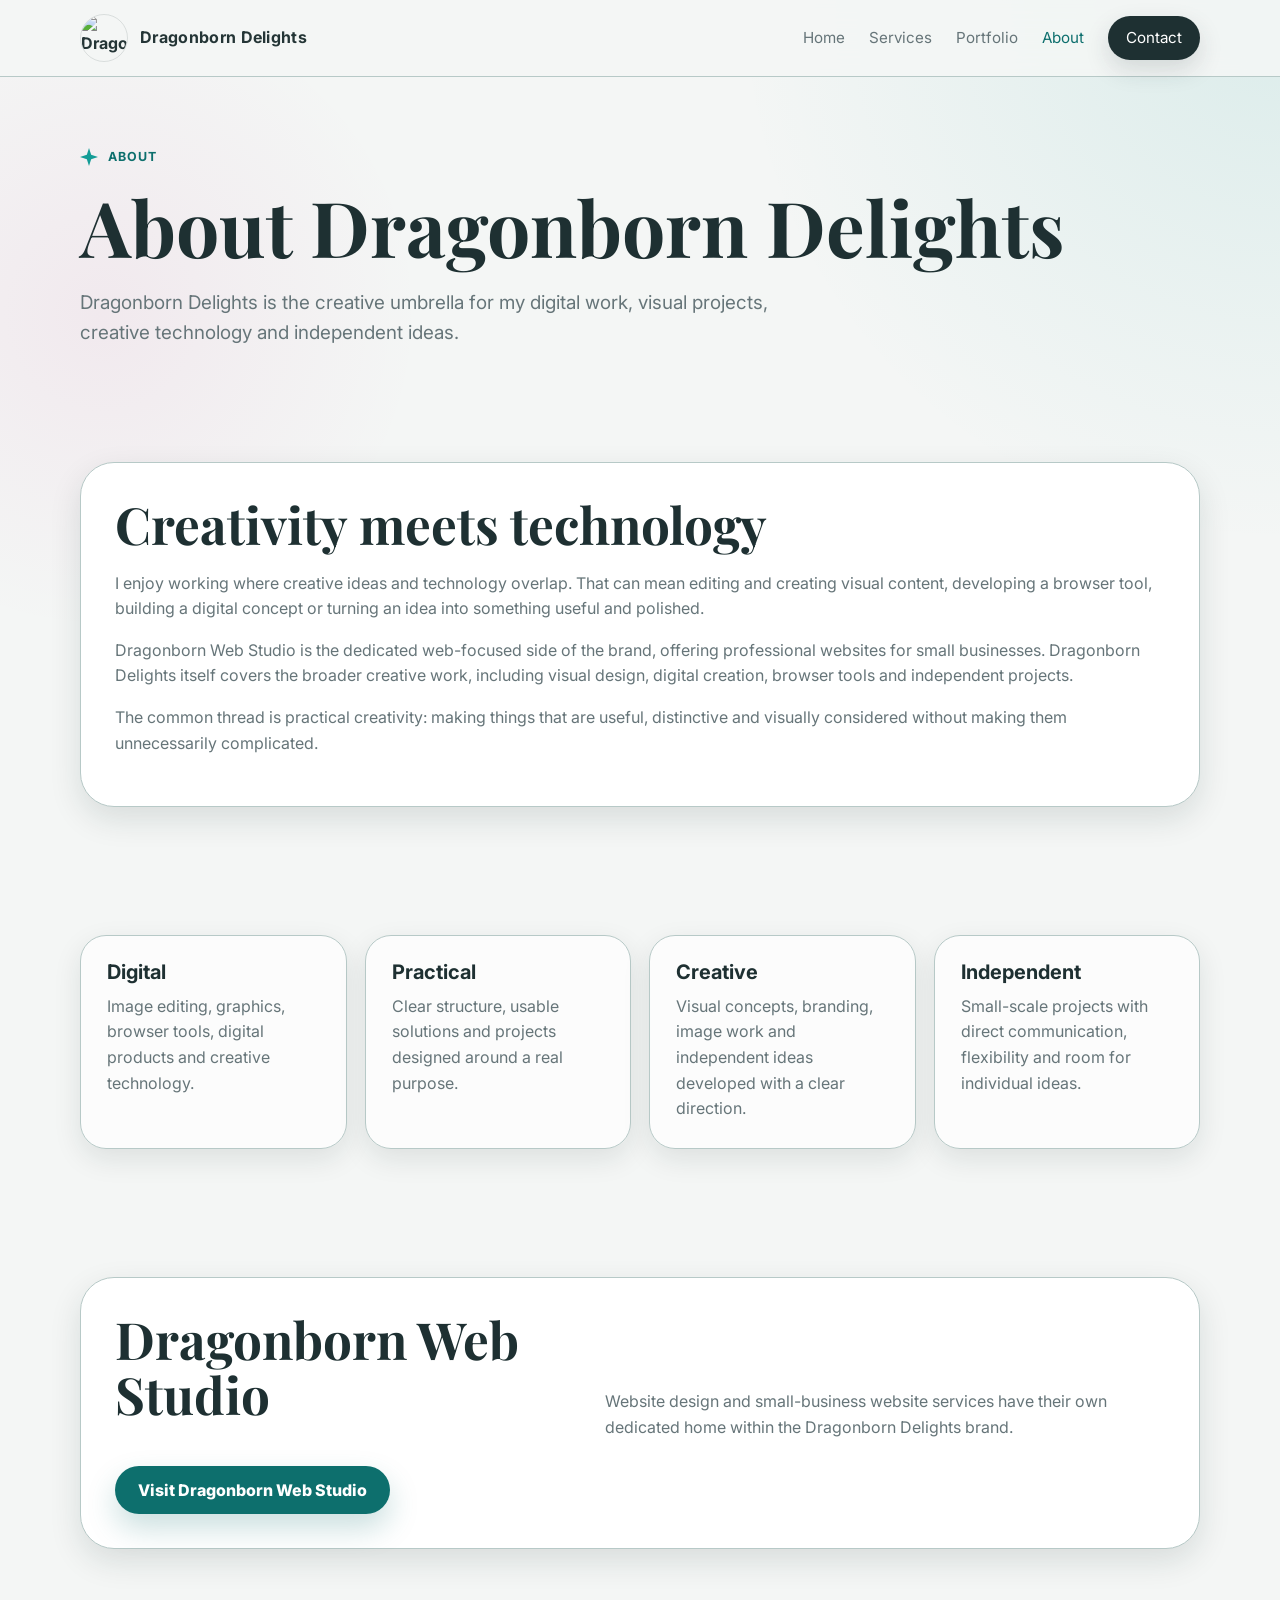
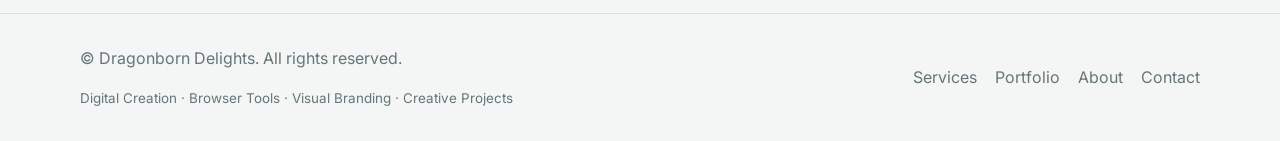
==== about.html @ 0e14050a "Tog bort personuppgifter och förbättrade kontaktformulärets design" ====
<!doctype html>
<html lang="en">

<head>
  <meta charset="utf-8" />
  <meta name="viewport" content="width=device-width, initial-scale=1" />

  <title>About Dragonborn Delights | Digital Creative Studio</title>

  <meta name="description"
    content="Learn about Dragonborn Delights, a creative umbrella for digital creation, visual branding, browser tools, web projects and independent creative work." />

  <link rel="canonical" href="https://dragonborndelights.com/about.html" />

  <meta property="og:type" content="website" />

  <meta property="og:title" content="About Dragonborn Delights | Digital Creative Studio" />

  <meta property="og:description"
    content="Dragonborn Delights brings together digital creation, visual work, browser tools, web projects and independent creative ideas." />

  <meta property="og:url" content="https://dragonborndelights.com/about.html" />

  <meta property="og:image" content="https://dragonborndelights.com/assets/dragonborn-delights-cover-banner.jpg" />

  <meta property="og:site_name" content="Dragonborn Delights" />

  <meta name="twitter:card" content="summary_large_image" />

  <meta name="twitter:title" content="About Dragonborn Delights | Digital Creative Studio" />

  <meta name="twitter:description"
    content="Digital creation, visual branding, browser tools and independent creative projects." />

  <meta name="twitter:image" content="https://dragonborndelights.com/assets/dragonborn-delights-cover-banner.jpg" />

  <link rel="preconnect" href="https://fonts.googleapis.com" />
  <link rel="preconnect" href="https://fonts.gstatic.com" crossorigin />

  <link
    href="https://fonts.googleapis.com/css2?family=Inter:wght@400;600;700;800&family=Playfair+Display:wght@600;700&display=swap"
    rel="stylesheet" />

  <link rel="stylesheet" href="style.css?v=2" />
</head>

<body>
  <a class="skip-link" href="#main">Skip to content</a>

  <header class="site-header">
    <div class="container nav">
      <a class="logo-link" href="index.html">
        <img src="assets/dragonborn-delights-logo.jpg" alt="Dragonborn Delights logo" />
        <span>Dragonborn Delights</span>
      </a>

      <button class="mobile-toggle" type="button" aria-expanded="false" aria-controls="nav-links">
        Menu
      </button>

      <nav id="nav-links" class="nav-links">
        <a href="index.html">Home</a>
        <a href="services.html">Services</a>
        <a href="portfolio.html">Portfolio</a>
        <a class="active" href="about.html">About</a>
        <a class="nav-cta" href="contact.html">Contact</a>
      </nav>
    </div>
  </header>

  <main id="main">
    <section class="page-hero">
      <div class="container">
        <span class="kicker"> <span class="sparkle"></span>About </span>

        <h1>About Dragonborn Delights</h1>

        <p>
          Dragonborn Delights is the creative umbrella for my digital work,
          visual projects, creative technology and independent ideas.
        </p>
      </div>
    </section>

    <section class="section">
      <div class="container">
        <div class="panel">
          <h2>Creativity meets technology</h2>

          <p>
            I enjoy working where creative ideas and technology overlap. That
            can mean editing and creating visual content, developing a browser
            tool, building a digital concept or turning an idea into something
            useful and polished.
          </p>

          <p>
            Dragonborn Web Studio is the dedicated web-focused side of the
            brand, offering professional websites for small businesses.
            Dragonborn Delights itself covers the broader creative work,
            including visual design, digital creation, browser tools and
            independent projects.
          </p>

          <p>
            The common thread is practical creativity: making things that are
            useful, distinctive and visually considered without making them
            unnecessarily complicated.
          </p>
        </div>
      </div>
    </section>

    <section class="section">
      <div class="container cards about-cards">
        <article class="card">
          <h3>Digital</h3>

          <p>
            Image editing, graphics, browser tools, digital products and
            creative technology.
          </p>
        </article>

        <article class="card">
          <h3>Practical</h3>

          <p>
            Clear structure, usable solutions and projects designed around a
            real purpose.
          </p>
        </article>

        <article class="card">
          <h3>Creative</h3>

          <p>
            Visual concepts, branding, image work and independent ideas
            developed with a clear direction.
          </p>
        </article>

        <article class="card">
          <h3>Independent</h3>

          <p>
            Small-scale projects with direct communication, flexibility and
            room for individual ideas.
          </p>
        </article>
      </div>
    </section>

    <section class="section">
      <div class="container panel">
        <div class="section-header">
          <h2>Dragonborn Web Studio</h2>

          <p>
            Website design and small-business website services have their own
            dedicated home within the Dragonborn Delights brand.
          </p>
        </div>

        <a class="btn btn-primary" href="https://webstudio.dragonborndelights.com/" target="_blank" rel="noopener">
          Visit Dragonborn Web Studio
        </a>
      </div>
    </section>
  </main>

  <footer class="footer">
    <div class="container footer-inner">
      <div>
        <p>
          © <span data-year></span> Dragonborn Delights. All rights reserved.
        </p>

        <p class="footer-note">
          Digital Creation · Browser Tools · Visual Branding · Creative
          Projects
        </p>
      </div>

      <div class="footer-links">
        <a href="services.html">Services</a>
        <a href="portfolio.html">Portfolio</a>
        <a href="about.html">About</a>
        <a href="contact.html">Contact</a>
      </div>
    </div>
  </footer>

  <script src="script.js"></script>
</body>

</html>
---- style.css ----
:root {
  --bg: #f4f6f5;
  --paper: #ffffff;
  --ink: #243536;
  --muted: #667579;
  --teal: #139c96;
  --teal-dark: #0d6f6d;
  --teal-soft: #dff5f3;
  --charcoal: #1e3032;
  --magenta: #c2187a;
  --line: rgba(36, 53, 54, 0.13);
  --shadow: 0 18px 45px rgba(20, 42, 43, 0.1);
  --radius: 26px;
}

* {
  box-sizing: border-box;
}

html {
  scroll-behavior: smooth;
}

body {
  margin: 0;
  font-family:
    Inter,
    system-ui,
    -apple-system,
    BlinkMacSystemFont,
    "Segoe UI",
    sans-serif;
  color: var(--ink);
  background:
    radial-gradient(
      circle at top right,
      rgba(19, 156, 150, 0.11),
      transparent 34rem
    ),
    radial-gradient(
      circle at 8% 18%,
      rgba(194, 24, 122, 0.06),
      transparent 20rem
    ),
    var(--bg);
  line-height: 1.6;
}

img {
  max-width: 100%;
  display: block;
}

a {
  color: inherit;
  text-decoration: none;
}

p {
  margin: 0 0 1rem;
  color: var(--muted);
}

h1,
h2,
h3 {
  margin: 0;
  line-height: 1.08;
  color: var(--charcoal);
}

h1,
h2,
.brand-name {
  font-family: "Playfair Display", Georgia, serif;
}

.container {
  width: min(1120px, calc(100% - 32px));
  margin: 0 auto;
}

.skip-link {
  position: absolute;
  left: -999px;
  top: 16px;
  background: var(--charcoal);
  color: white;
  padding: 10px 14px;
  border-radius: 10px;
  z-index: 99;
}

.skip-link:focus {
  left: 16px;
}

.site-header {
  position: sticky;
  top: 0;
  z-index: 10;
  backdrop-filter: blur(16px);
  background: rgba(244, 246, 245, 0.88);
  border-bottom: 1px solid var(--line);
}

.nav {
  min-height: 76px;
  display: flex;
  align-items: center;
  justify-content: space-between;
  gap: 24px;
}

.logo-link {
  display: flex;
  align-items: center;
  gap: 12px;
  font-weight: 700;
}

.logo-link img {
  width: 48px;
  height: 48px;
  border-radius: 50%;
  object-fit: cover;
  border: 1px solid var(--line);
}

.logo-link span {
  letter-spacing: 0.02em;
}

.nav-links {
  display: flex;
  align-items: center;
  gap: 24px;
  font-size: 0.95rem;
}

.nav-links a {
  color: var(--muted);
}

.nav-links a:hover,
.nav-links a.active {
  color: var(--teal-dark);
}

.nav-cta {
  padding: 10px 18px;
  border-radius: 999px;
  background: var(--charcoal);
  color: #fff !important;
  box-shadow: 0 10px 24px rgba(31, 49, 51, 0.15);
}

.mobile-toggle {
  display: none;
}

.hero {
  padding: 70px 0 46px;
}

.hero-grid {
  display: grid;
  grid-template-columns: 1fr 0.92fr;
  align-items: center;
  gap: 42px;
}

.kicker {
  display: inline-flex;
  align-items: center;
  gap: 10px;
  color: var(--teal-dark);
  font-weight: 700;
  letter-spacing: 0.08em;
  text-transform: uppercase;
  font-size: 0.78rem;
  margin-bottom: 18px;
}

.sparkle {
  width: 18px;
  height: 18px;
  display: inline-block;
  background: var(--teal);
  clip-path: polygon(
    50% 0,
    62% 38%,
    100% 50%,
    62% 62%,
    50% 100%,
    38% 62%,
    0 50%,
    38% 38%
  );
}

.sparkle.magenta {
  background: var(--magenta);
  width: 13px;
  height: 13px;
}

.hero h1 {
  font-size: clamp(3rem, 7vw, 6.5rem);
  max-width: 780px;
  letter-spacing: -0.035em;
}

.hero h1 span {
  color: var(--teal-dark);
  font-style: italic;
}

.lead {
  font-size: clamp(1.05rem, 2vw, 1.35rem);
  max-width: 680px;
  margin: 22px 0 0;
}

.hero-actions {
  display: flex;
  flex-wrap: wrap;
  gap: 14px;
  margin-top: 30px;
}

.btn {
  display: inline-flex;
  align-items: center;
  justify-content: center;
  min-height: 48px;
  padding: 0 22px;
  border-radius: 999px;
  font-weight: 800;
  border: 1px solid transparent;
  transition:
    transform 0.18s ease,
    box-shadow 0.18s ease,
    border-color 0.18s ease;
}

.btn:hover {
  transform: translateY(-2px);
}

.btn-primary {
  background: var(--teal-dark);
  color: white;
  box-shadow: 0 14px 30px rgba(13, 111, 109, 0.22);
}

.btn-secondary {
  background: rgba(13, 111, 109, 0.4);
  border-color: var(--line);
  color: var(--charcoal);
}

.hero-card {
  background: rgba(255, 255, 255, 0.72);
  border: 1px solid var(--line);
  border-radius: 36px;
  padding: 18px;
  box-shadow: var(--shadow);
  position: relative;
  overflow: hidden;
}

.hero-card::after {
  content: "";
  position: absolute;
  inset: auto -20% -30% auto;
  width: 52%;
  height: 52%;
  border-radius: 999px;
  background: rgba(19, 156, 150, 0.18);
  filter: blur(20px);
}

.hero-card img {
  border-radius: 26px;
  aspect-ratio: 1 / 1;
  object-fit: cover;
  position: relative;
  z-index: 1;
}

.page-hero {
  padding: 70px 0 34px;
}

.page-hero h1 {
  font-size: clamp(2.6rem, 6vw, 5.6rem);
}

.page-hero p {
  max-width: 760px;
  font-size: 1.18rem;
  margin-top: 20px;
}

.section {
  padding: 64px 0;
}

.section-header {
  display: flex;
  align-items: end;
  justify-content: space-between;
  gap: 24px;
  margin-bottom: 26px;
}

.section-header h2 {
  font-size: clamp(2rem, 4.5vw, 3.8rem);
}

.section-header p {
  max-width: 560px;
  margin: 0;
}

.cards {
  display: grid;
  grid-template-columns: repeat(4, 1fr);
  gap: 18px;
}

.card {
  background: rgba(255, 255, 255, 0.74);
  border: 1px solid var(--line);
  border-radius: var(--radius);
  padding: 26px;
  box-shadow: 0 12px 30px rgba(20, 42, 43, 0.06);
}

.card h3 a {
  color: inherit;
  text-decoration: none;
}

.card h3 a:hover {
  text-decoration: underline;
}

.icon {
  width: 54px;
  height: 54px;
  display: grid;
  place-items: center;
  border-radius: 18px;
  background: rgba(13, 111, 109, 0.2);
  color: var(--teal-dark);
  font-size: 1.6rem;
  margin-bottom: 18px;
}

.card h3 {
  font-size: 1.25rem;
  margin-bottom: 10px;
}

.card p {
  margin-bottom: 0;
}

.banner-strip {
  padding: 28px 0 62px;
}

.banner-strip img {
  width: 100%;
  border-radius: 34px;
  border: 1px solid var(--line);
  box-shadow: var(--shadow);
}

.split {
  display: grid;
  grid-template-columns: 0.95fr 1.05fr;
  gap: 34px;
  align-items: center;
}

/* Tydligare paneler i ljust läge */
.panel {
  background: #ffffff;
  border: 1px solid rgba(36, 53, 54, 0.18);
  border-radius: 34px;
  padding: 34px;
  box-shadow: var(--shadow);
}

.panel h2 {
  font-size: clamp(2rem, 4vw, 3.5rem);
  margin-bottom: 18px;
}

.check-list {
  list-style: none;
  padding: 0;
  margin: 22px 0 0;
  display: grid;
  gap: 12px;
}

.check-list li {
  display: flex;
  gap: 10px;
  color: var(--muted);
}

.check-list li::before {
  content: "✦";
  color: var(--teal);
}

.portfolio-grid {
  display: grid;
  grid-template-columns: repeat(3, 1fr);
  gap: 18px;
}

.section-actions {
  margin-top: 32px;
}

.project-card {
  min-height: 250px;
  background: linear-gradient(
    135deg,
    rgba(255, 255, 255, 0.88),
    rgba(223, 245, 243, 0.52)
  );
  border: 1px solid var(--line);
  border-radius: 28px;
  padding: 26px;
  display: flex;
  flex-direction: column;
  justify-content: space-between;
  box-shadow: 0 12px 30px rgba(20, 42, 43, 0.06);
}

.project-card .tag {
  color: var(--teal-dark);
  font-weight: 800;
  font-size: 0.82rem;
  text-transform: uppercase;
  letter-spacing: 0.08em;
}

.project-card h3 {
  font-size: 1.6rem;
  font-weight: 800;
}

/* DJ Grand Daddy gradient title */
.grand-daddy-title {
  display: inline-block;
  width: fit-content;
  background: linear-gradient(90deg, #00d9ff, #7657ff, #ff2e93);
  background-clip: text;
  -webkit-background-clip: text;
  color: transparent !important;
  -webkit-text-fill-color: transparent !important;
}

/* Kontaktformulärets layout */
.form {
  display: grid;
  gap: 14px;
}

.form-row {
  display: grid;
  grid-template-columns: 1fr 1fr;
  gap: 14px;
}

label {
  font-weight: 800;
  color: var(--charcoal);
}

/* Tydligare formulärfält i ljust läge */
input,
select,
textarea {
  width: 100%;
  margin-top: 8px;
  border: 1px solid rgba(36, 53, 54, 0.2);
  border-radius: 16px;
  padding: 14px 15px;
  font: inherit;
  color: var(--ink);
  background: #f7faf9;
}

textarea {
  min-height: 170px;
  resize: vertical;
}

/* Kraftigare skugga runt kontaktformuläret */
#contact-form {
  box-shadow: 0 16px 45px rgba(20, 42, 43, 0.12);
}

.footer {
  border-top: 1px solid var(--line);
  padding: 32px 0;
  color: var(--muted);
}

.footer-inner {
  display: flex;
  justify-content: space-between;
  align-items: center;
  gap: 20px;
}

.footer-links {
  display: flex;
  gap: 18px;
}

.footer-links a {
  color: var(--muted);
}

.footer-links a:hover {
  color: var(--teal-dark);
}

/* 2026 refresh: portfolio additions */

.project-card > a {
  color: var(--teal-dark);
  font-weight: 800;
}

.project-card > a:hover {
  text-decoration: underline;
}

.footer-note {
  font-size: 0.84rem;
  margin: 4px 0 0;
}

.contact-direct {
  margin-top: 28px;
  margin-bottom: 4px;
  font-weight: 800;
  color: var(--charcoal);
}

.about-cards .card {
  min-height: 180px;
}

.panel a:not(.btn),
.card a:not(.btn) {
  color: var(--teal-dark);
  font-weight: 700;
}

.panel a:not(.btn):hover,
.card a:not(.btn):hover {
  text-decoration: underline;
}

/* Responsiv layout för surfplatta och mindre skärmar */
@media (max-width: 900px) {
  .mobile-toggle {
    display: inline-flex;
    border: 1px solid var(--line);
    background: rgba(255, 255, 255, 0.78);
    border-radius: 12px;
    padding: 9px 12px;
    font-weight: 900;
    color: var(--charcoal);
  }

  .nav-links {
    display: none;
    position: absolute;
    left: 16px;
    right: 16px;
    top: 76px;
    padding: 18px;
    border: 1px solid var(--line);
    border-radius: 24px;
    background: rgba(255, 255, 255, 0.96);
    box-shadow: var(--shadow);
    flex-direction: column;
    align-items: stretch;
  }

  .nav-links.open {
    display: flex;
  }

  .nav-cta {
    text-align: center;
  }

  .hero-grid,
  .split,
  .contact-layout {
    grid-template-columns: 1fr;
  }

  .cards {
    grid-template-columns: repeat(2, 1fr);
  }

  .portfolio-grid {
    grid-template-columns: 1fr;
  }
}

/* Responsiv layout för mobil */
@media (max-width: 560px) {
  .hero {
    padding-top: 42px;
  }

  .cards {
    grid-template-columns: 1fr;
  }

  .form-row {
    grid-template-columns: 1fr;
  }

  .section-header {
    display: block;
  }

  .section-header p {
    margin-top: 12px;
  }

  .footer-inner {
    flex-direction: column;
    align-items: flex-start;
  }

  .hero h1 {
    font-size: 1.8rem;
  }

  .page-hero h1 {
    font-size: 1.6rem;
  }

  .card h3 {
    font-size: 1rem;
  }

  .project-card h3 {
    font-size: 1.2rem;
  }

  .btn {
    min-height: 40px;
    padding: 0 16px;
    font-size: 0.8rem;
  }
}

/* Anpassning för användare som föredrar mindre rörelse */
@media (prefers-reduced-motion: reduce) {
  html {
    scroll-behavior: auto;
  }

  *,
  *::before,
  *::after {
    animation-duration: 0.01ms !important;
    animation-iteration-count: 1 !important;
    transition-duration: 0.01ms !important;
  }
}

/* Mindre och centrerad skicka-knapp */
#contact-form button[type="submit"] {
  width: auto;
  padding: 12px 32px;
  justify-self: center;
}

/* Tydligare kantlinjer på paneler */
.panel {
  border: 1px solid #b7c9c7;
  box-shadow: 0 12px 32px rgba(20, 42, 43, 0.12);
}

/* Tydligare formulärfält */
input,
select,
textarea {
  border: 1.5px solid #9aafad;
  background: #f7faf9;
}

/* Turkos markering när ett formulärfält används */
input:focus,
select:focus,
textarea:focus {
  outline: 2px solid #0d6f6d;
  outline-offset: 2px;
  border-color: #0d6f6d;
}

/* Tydligare kort på övriga sidor */
.card,
.project-card {
  border: 1px solid #b7c9c7;
  box-shadow: 0 10px 28px rgba(20, 42, 43, 0.1);
}

/* Tydligare avgränsning under navigeringen */
.site-header {
  border-bottom: 1px solid #b7c9c7;
}

/* Tydligare ram runt stora bilder */
.banner-strip img,
.hero-card {
  border: 1px solid #b7c9c7;
}
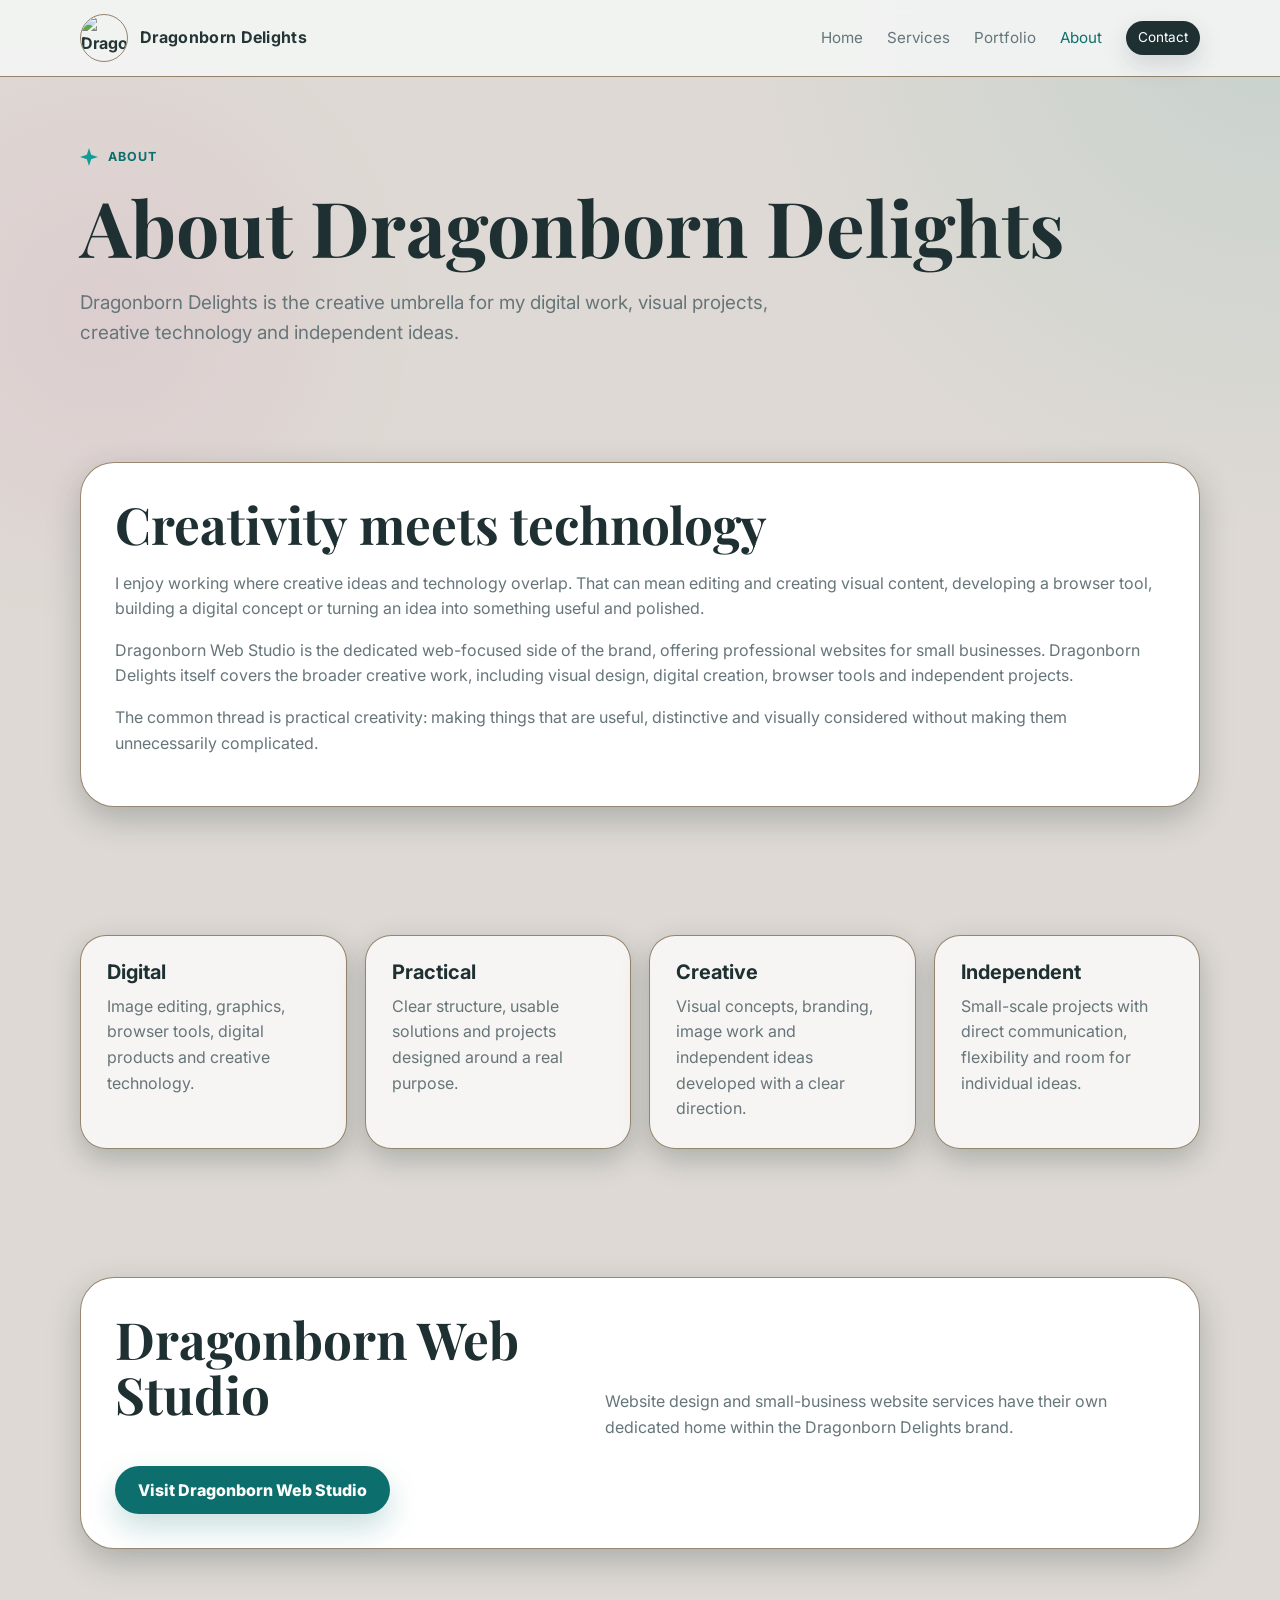
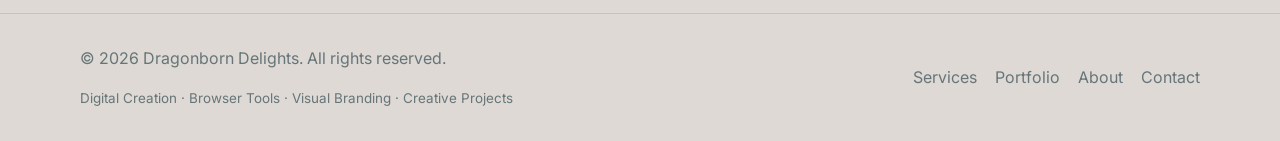
==== commit 6c004561: "added favicon" ====
--- a/about.html
+++ b/about.html
@@ -6,6 +6,7 @@
   <meta name="viewport" content="width=device-width, initial-scale=1" />
 
   <title>About Dragonborn Delights | Digital Creative Studio</title>
+  <link rel="icon" type="image/x-icon" href="assets/favicon.ico?v=1" />
 
   <meta name="description"
     content="Learn about Dragonborn Delights, a creative umbrella for digital creation, visual branding, browser tools, web projects and independent creative work." />
--- a/style.css
+++ b/style.css
@@ -1,5 +1,5 @@
 :root {
-  --bg: #f4f6f5;
+  --bg: #ded9d4;
   --paper: #ffffff;
   --ink: #243536;
   --muted: #667579;
@@ -9,7 +9,9 @@
   --charcoal: #1e3032;
   --magenta: #c2187a;
   --line: rgba(36, 53, 54, 0.13);
-  --shadow: 0 18px 45px rgba(20, 42, 43, 0.1);
+  --border-color: #654b2aa9; /* Gemensam ramfärg */
+  --border-width: 1px; /* Gemensam ramtjocklek */
+  --shadow: 0 18px 45px rgba(20, 42, 43, 0.25);
   --radius: 26px;
 }
 
@@ -101,7 +103,7 @@
   z-index: 10;
   backdrop-filter: blur(16px);
   background: rgba(244, 246, 245, 0.88);
-  border-bottom: 1px solid var(--line);
+  border-bottom: var(--border-width) solid var(--border-color);
 }
 
 .nav {
@@ -124,7 +126,7 @@
   height: 48px;
   border-radius: 50%;
   object-fit: cover;
-  border: 1px solid var(--line);
+  border: var(--border-width) solid var(--border-color);
 }
 
 .logo-link span {
@@ -148,7 +150,8 @@
 }
 
 .nav-cta {
-  padding: 10px 18px;
+  padding: 6px 12px; /* Mindre knapp */
+  font-size: 0.85rem; /* Något mindre text */
   border-radius: 999px;
   background: var(--charcoal);
   color: #fff !important;
@@ -262,7 +265,7 @@
 
 .hero-card {
   background: rgba(255, 255, 255, 0.72);
-  border: 1px solid var(--line);
+  border: var(--border-width) solid var(--border-color);
   border-radius: 36px;
   padding: 18px;
   box-shadow: var(--shadow);
@@ -332,10 +335,10 @@
 
 .card {
   background: rgba(255, 255, 255, 0.74);
-  border: 1px solid var(--line);
+  border: var(--border-width) solid var(--border-color);
   border-radius: var(--radius);
   padding: 26px;
-  box-shadow: 0 12px 30px rgba(20, 42, 43, 0.06);
+  box-shadow: 0 10px 28px rgba(20, 42, 43, 0.25);
 }
 
 .card h3 a {
@@ -375,7 +378,7 @@
 .banner-strip img {
   width: 100%;
   border-radius: 34px;
-  border: 1px solid var(--line);
+  border: var(--border-width) solid var(--border-color);
   box-shadow: var(--shadow);
 }
 
@@ -389,10 +392,10 @@
 /* Tydligare paneler i ljust läge */
 .panel {
   background: #ffffff;
-  border: 1px solid rgba(36, 53, 54, 0.18);
+  border: var(--border-width) solid var(--border-color);
   border-radius: 34px;
   padding: 34px;
-  box-shadow: var(--shadow);
+  box-shadow: 0 12px 32px rgba(20, 42, 43, 0.25);
 }
 
 .panel h2 {
@@ -436,13 +439,13 @@
     rgba(255, 255, 255, 0.88),
     rgba(223, 245, 243, 0.52)
   );
-  border: 1px solid var(--line);
+  border: var(--border-width) solid var(--border-color);
   border-radius: 28px;
   padding: 26px;
   display: flex;
   flex-direction: column;
   justify-content: space-between;
-  box-shadow: 0 12px 30px rgba(20, 42, 43, 0.06);
+  box-shadow: 0 10px 28px rgba(20, 42, 43, 0.25);
 }
 
 .project-card .tag {
@@ -492,7 +495,7 @@
 textarea {
   width: 100%;
   margin-top: 8px;
-  border: 1px solid rgba(36, 53, 54, 0.2);
+  border: var(--border-width) solid var(--border-color);
   border-radius: 16px;
   padding: 14px 15px;
   font: inherit;
@@ -500,6 +503,15 @@
   background: #f7faf9;
 }
 
+/* Fokusmarkering för formulärfält */
+input:focus,
+select:focus,
+textarea:focus {
+  outline: 2px solid var(--teal-dark);
+  outline-offset: 2px;
+  border-color: var(--teal-dark);
+}
+
 textarea {
   min-height: 170px;
   resize: vertical;
@@ -507,7 +519,7 @@
 
 /* Kraftigare skugga runt kontaktformuläret */
 #contact-form {
-  box-shadow: 0 16px 45px rgba(20, 42, 43, 0.12);
+  box-shadow: 0 16px 45px rgba(20, 42, 43, 0.25);
 }
 
 .footer {
@@ -578,7 +590,7 @@
 @media (max-width: 900px) {
   .mobile-toggle {
     display: inline-flex;
-    border: 1px solid var(--line);
+    border: var(--border-width) solid var(--border-color);
     background: rgba(255, 255, 255, 0.78);
     border-radius: 12px;
     padding: 9px 12px;
@@ -593,7 +605,7 @@
     right: 16px;
     top: 76px;
     padding: 18px;
-    border: 1px solid var(--line);
+    border: var(--border-width) solid var(--border-color);
     border-radius: 24px;
     background: rgba(255, 255, 255, 0.96);
     box-shadow: var(--shadow);
@@ -696,43 +708,93 @@
   justify-self: center;
 }
 
-/* Tydligare kantlinjer på paneler */
-.panel {
-  border: 1px solid #b7c9c7;
-  box-shadow: 0 12px 32px rgba(20, 42, 43, 0.12);
-}
-
-/* Tydligare formulärfält */
-input,
-select,
-textarea {
-  border: 1.5px solid #9aafad;
-  background: #f7faf9;
-}
-
-/* Turkos markering när ett formulärfält används */
-input:focus,
-select:focus,
-textarea:focus {
-  outline: 2px solid #0d6f6d;
+/* Felmeddelanden under formulärfälten */
+.field-error {
+  display: block;
+  color: #b42335;
+  font-size: 0.85rem;
+  font-weight: 600;
+  line-height: 1.4;
+  margin-top: 6px;
+}
+
+.field-error:empty {
+  display: none;
+}
+
+/* Markerar fält med felaktiga uppgifter */
+input.field-invalid,
+textarea.field-invalid,
+select.field-invalid {
+  border: 2px solid #b42335;
+  background: #fffafa;
+}
+
+/* Behåller fokusmarkeringen även vid fel */
+input.field-invalid:focus,
+textarea.field-invalid:focus,
+select.field-invalid:focus {
+  outline: 2px solid #b42335;
   outline-offset: 2px;
-  border-color: #0d6f6d;
-}
-
-/* Tydligare kort på övriga sidor */
-.card,
-.project-card {
-  border: 1px solid #b7c9c7;
-  box-shadow: 0 10px 28px rgba(20, 42, 43, 0.1);
-}
-
-/* Tydligare avgränsning under navigeringen */
-.site-header {
-  border-bottom: 1px solid #b7c9c7;
-}
-
-/* Tydligare ram runt stora bilder */
-.banner-strip img,
-.hero-card {
-  border: 1px solid #b7c9c7;
-}
+}
+
+/* Meddelande om skickningen misslyckas */
+.form-status {
+  margin: 0;
+  font-size: 0.9rem;
+  font-weight: 600;
+}
+
+.form-status:empty {
+  display: none;
+}
+
+.form-status-error {
+  color: #8f1d2c;
+  background: #fff0f1;
+  border: 2px solid #b42335;
+  border-radius: 12px;
+  padding: 12px 16px;
+}
+
+/* Visar att formuläret håller på att skickas */
+#contact-form button[type="submit"]:disabled {
+  opacity: 0.65;
+  cursor: wait;
+}
+
+/* Luft mellan kontaktpanelerna */
+
+/* Kontaktpanelen till vänster och formuläret till höger */
+.contact-layout {
+  display: grid;
+  grid-template-columns: 0.8fr 1.2fr;
+  gap: 30px;
+  align-items: center; /* Centrerar panelerna på höjden */
+}
+
+/* Staplar panelerna på mindre skärmar */
+@media (max-width: 900px) {
+  .contact-layout {
+    grid-template-columns: 1fr;
+  }
+}
+
+/* Kompaktare informationspanel på kontaktsidan */
+.contact-box {
+  padding: 22px 28px; /* Mindre luft inuti panelen */
+}
+
+.contact-box h2 {
+  font-size: 1.7rem; /* Mindre rubrik */
+  margin-bottom: 12px;
+}
+
+.contact-box .check-list {
+  margin-top: 12px;
+  gap: 6px; /* Kortare avstånd mellan punkterna */
+}
+
+.contact-box .contact-direct {
+  margin-top: 18px;
+}
